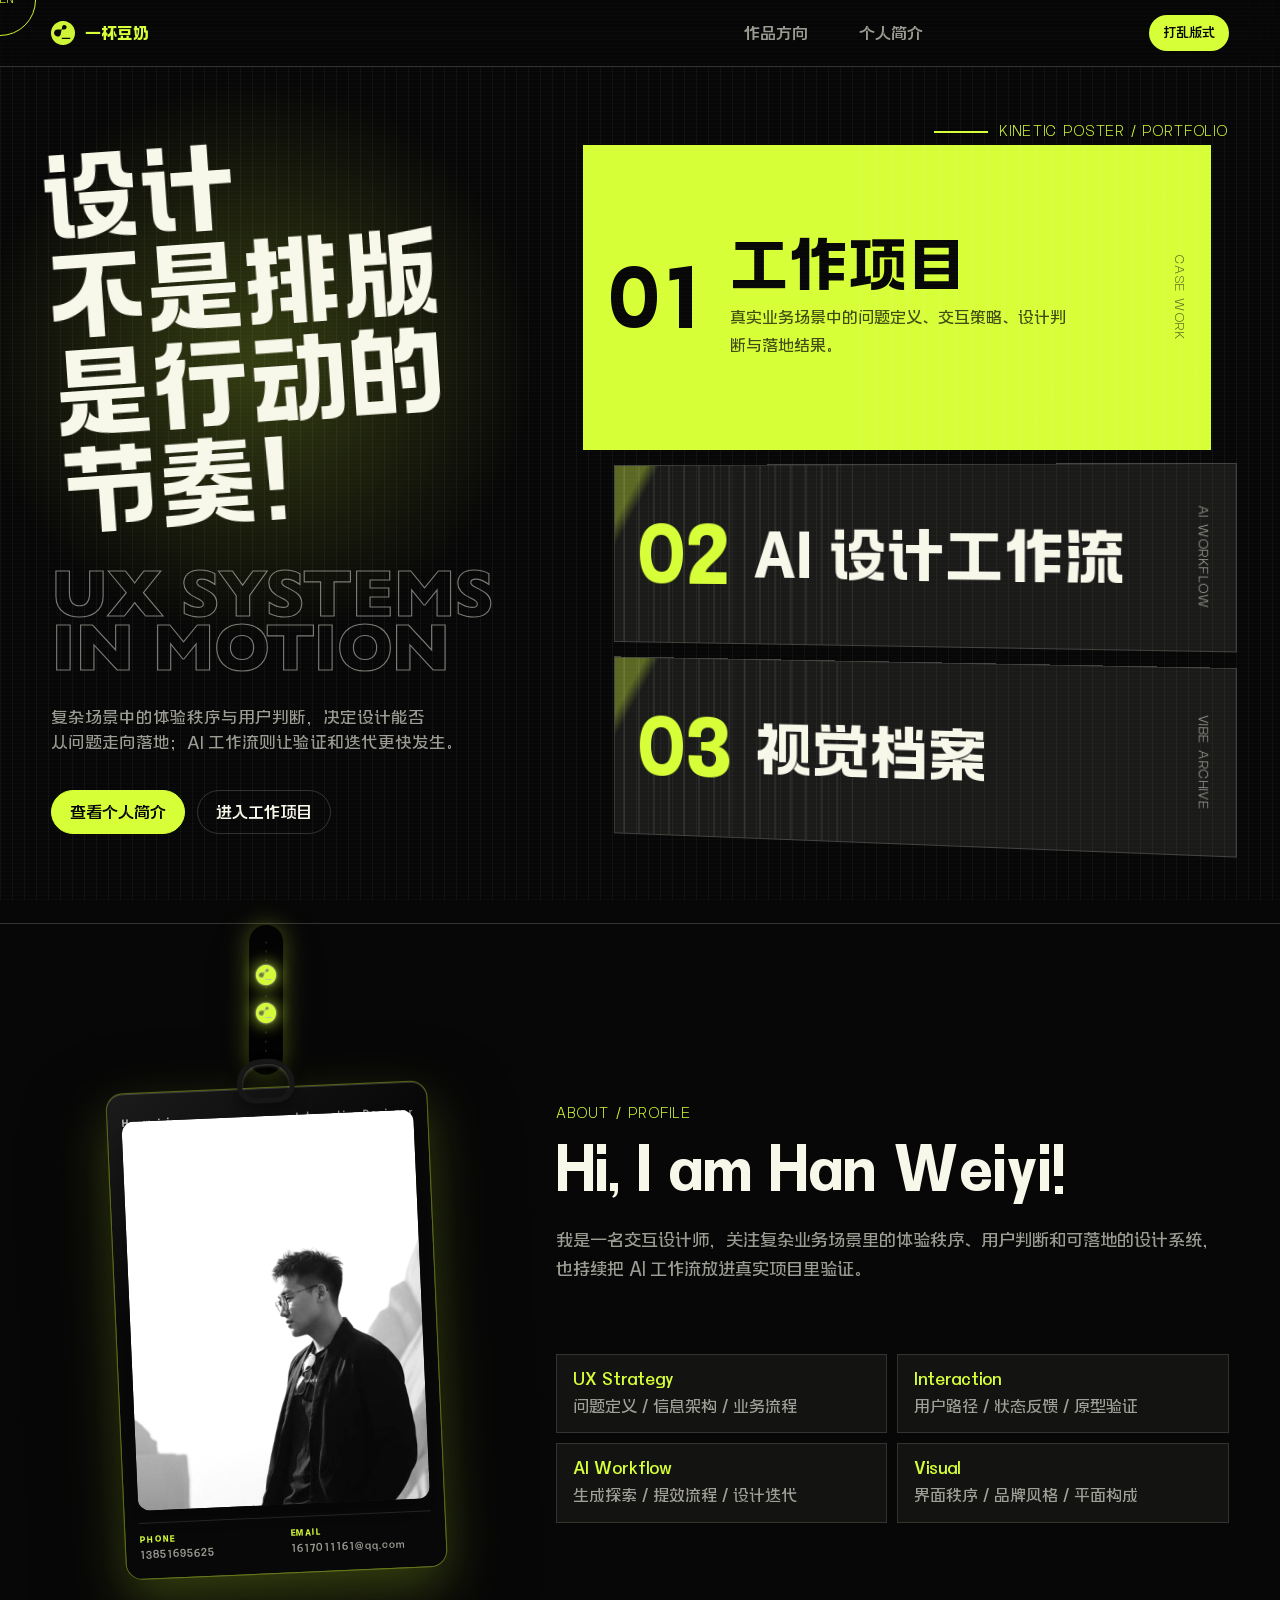
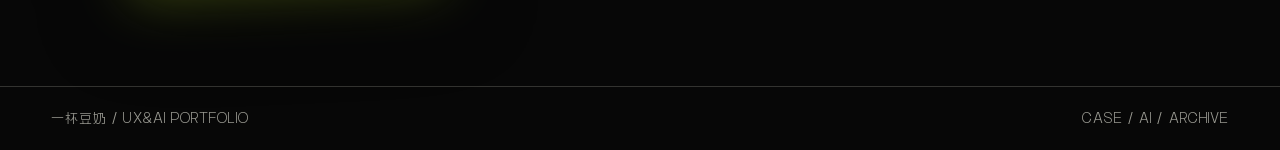
==== index.html @ c1c16f66 "init portfolio" ====
<!doctype html>
<html lang="zh-CN">
<head>
  <meta charset="utf-8" />
  <meta name="viewport" content="width=device-width, initial-scale=1" />
  <title>黑场动势海报 | 一杯豆奶作品集</title>
  <style>
    @font-face {
      font-family: "Erya Xindahei";
      src: url("assets/fonts/erya-xindahei-thin.ttf") format("truetype");
      font-weight: 100;
      font-style: normal;
      font-display: swap;
    }

    @font-face {
      font-family: "Erya Xindahei";
      src: url("assets/fonts/erya-xindahei-light.ttf") format("truetype");
      font-weight: 300;
      font-style: normal;
      font-display: swap;
    }

    @font-face {
      font-family: "Erya Xindahei";
      src: url("assets/fonts/erya-xindahei-medium.ttf") format("truetype");
      font-weight: 500;
      font-style: normal;
      font-display: swap;
    }

    @font-face {
      font-family: "Erya Xindahei";
      src: url("assets/fonts/erya-xindahei-bold.ttf") format("truetype");
      font-weight: 800;
      font-style: normal;
      font-display: swap;
    }

    @font-face {
      font-family: "Gill Sans MT Pro";
      src: url("assets/fonts/gill-sans-mt-pro-heavy.otf") format("opentype");
      font-weight: 800;
      font-style: normal;
      font-display: swap;
    }

    :root {
      --bg: #070707;
      --ink: #f7f7ea;
      --muted: rgba(247,247,234,.62);
      --line: rgba(247,247,234,.18);
      --acid: #d7ff38;
      --hot: #ff3b78;
      --blue: #1e7bff;
      --active: var(--acid);
      --tilt: -4deg;
      --ease: cubic-bezier(.2,.88,.18,1);
      color-scheme: dark;
      font-family: "Erya Xindahei", sans-serif;
    }

    * { box-sizing: border-box; }
    html { background: var(--bg); scroll-behavior: smooth; }
    body {
      margin: 0;
      min-width: 320px;
      color: var(--ink);
      background:
        radial-gradient(circle at var(--mx, 20vw) var(--my, 40vh), color-mix(in srgb, var(--active) 22%, transparent), transparent 24%),
        repeating-linear-gradient(90deg, rgba(255,255,255,.045) 0 1px, transparent 1px 12px),
        var(--bg);
      background-attachment: fixed;
      overflow-x: hidden;
      font-weight: 300;
    }

    body::before {
      content: "";
      position: fixed;
      inset: 0;
      z-index: 80;
      pointer-events: none;
      opacity: .18;
      background:
        repeating-linear-gradient(0deg, rgba(255,255,255,.08) 0 1px, transparent 1px 4px),
        radial-gradient(circle at 50% 50%, transparent 0 58%, rgba(0,0,0,.48));
      mix-blend-mode: screen;
    }

    a, button { color: inherit; font: inherit; }
    a { text-decoration: none; }
    button { border: 0; background: transparent; cursor: pointer; }

    .cursor {
      position: fixed;
      left: 0;
      top: 0;
      z-index: 90;
      pointer-events: none;
      width: 72px;
      height: 72px;
      border-radius: 50%;
      border: 1px solid var(--active);
      color: var(--active);
      display: grid;
      place-items: center;
      padding: 0 8px;
      text-align: center;
      font-size: 10px;
      font-weight: 100;
      line-height: 1.15;
      letter-spacing: .08em;
      text-transform: uppercase;
      mix-blend-mode: difference;
      transform: translate3d(-50%, -50%, 0);
    }

    .topbar {
      position: sticky;
      top: 0;
      z-index: 60;
      display: grid;
      grid-template-columns: minmax(150px, .8fr) minmax(320px, 1fr) auto;
      gap: 24px;
      align-items: center;
      min-height: 64px;
      padding: 12px clamp(18px, 4vw, 72px);
      border-bottom: 1px solid var(--line);
      background: rgba(7,7,7,.74);
      backdrop-filter: blur(18px);
    }

    .brand {
      display: inline-flex;
      align-items: center;
      gap: 10px;
      width: max-content;
      color: var(--active);
      font-weight: 800;
    }

    .brand-logo {
      width: 24px;
      height: 24px;
      flex: 0 0 auto;
      display: block;
      opacity: .96;
    }

    .nav {
      justify-self: center;
      display: flex;
      gap: clamp(18px, 4vw, 64px);
      color: var(--muted);
      white-space: nowrap;
      font-weight: 500;
    }

    .nav a {
      padding: 12px 0;
      transition: color 240ms var(--ease);
    }

    .nav a:hover,
    .nav a:focus-visible { color: var(--ink); outline: 0; }

    .shuffle {
      justify-self: end;
      min-height: 36px;
      padding: 0 14px;
      border-radius: 999px;
      color: #070707;
      background: var(--active);
      font-size: 13px;
      font-weight: 500;
      transition: transform 240ms var(--ease);
    }

    .shuffle:hover,
    .shuffle:focus-visible { transform: translateY(-2px) rotate(-2deg); outline: 0; }
    .shuffle:active { transform: translateY(1px) scale(.98); }

    .hero {
      position: relative;
      min-height: calc(100dvh - 64px);
      padding: 78px clamp(18px, 4vw, 72px);
      display: grid;
      grid-template-columns: minmax(320px, .86fr) minmax(520px, 1.14fr);
      gap: clamp(30px, 6vw, 94px);
      align-items: center;
      overflow: hidden;
    }

    .poster-type { position: relative; z-index: 2; }

    .label {
      position: absolute;
      top: 58px;
      right: clamp(18px, 4vw, 72px);
      z-index: 3;
      display: inline-flex;
      align-items: center;
      gap: 12px;
      color: var(--active);
      font-size: 13px;
      font-weight: 100;
      letter-spacing: .14em;
      text-transform: uppercase;
    }

    .label::before { content: ""; width: 54px; height: 2px; background: currentColor; }

    h1 {
      margin: 0;
      font-size: clamp(50px, calc(8.4vw - 10px), 128px);
      line-height: .9;
      letter-spacing: 0;
      font-weight: 800;
      transform: rotate(var(--tilt));
      transform-origin: left center;
      text-wrap: balance;
    }

    .wave-title {
      display: inline-block;
      cursor: pointer;
      outline: 0;
      isolation: isolate;
    }

    .wave-title .wave-line {
      display: block;
      white-space: nowrap;
    }

    .wave-title .wave-line + .wave-line {
      margin-top: 10px;
    }

    .wave-title .wave-char {
      display: inline-block;
      min-width: .18em;
      transform: translate3d(0, 0, 0) rotate(0deg) scale(1);
      transform-origin: center 78%;
      transition:
        transform 540ms cubic-bezier(.18, 1.25, .32, 1),
        color 260ms var(--ease),
        text-shadow 260ms var(--ease);
      transition-delay: calc(var(--i) * 28ms);
      will-change: transform;
    }

    .wave-title:hover .wave-char,
    .wave-title:focus-visible .wave-char {
      color: var(--active);
      text-shadow: 0 0 22px color-mix(in srgb, var(--active) 42%, transparent);
      transform:
        translate3d(0, calc(-1 * (8px + (var(--wave) * 4px))), 0)
        rotate(calc(var(--wave) * 3deg))
        scale(1.12);
    }

    .poster-type em {
      display: block;
      margin-top: 40px;
      color: transparent;
      -webkit-text-stroke: 1.15px rgba(247,247,234,.48);
      font-family: "Gill Sans MT Pro", "Arial Black", sans-serif;
      font-size: 66px;
      font-style: normal;
      font-weight: 800;
      line-height: .82;
      letter-spacing: -.02em;
      text-transform: uppercase;
    }

    .lead {
      width: min(500px, 100%);
      margin: 20px 0 0;
      color: var(--muted);
      font-size: clamp(16px, calc(1.45vw - 2px), 21px);
      font-weight: 300;
      line-height: 1.5;
      text-align: justify;
      text-align-last: left;
    }

    .poster-board {
      position: relative;
      min-height: 700px;
      display: grid;
      gap: 14px;
      perspective: 1100px;
    }

    .poster-card {
      position: relative;
      min-height: 178px;
      display: grid;
      grid-template-columns: max-content minmax(0, 1fr) auto;
      gap: 24px;
      align-items: center;
      padding: 24px;
      color: var(--ink);
      background: rgba(247,247,234,.08);
      border: 1px solid var(--line);
      overflow: hidden;
      transform: rotateY(-7deg) translateX(var(--shift, 0));
      transition: min-height 460ms var(--ease), transform 460ms var(--ease), background 320ms var(--ease), color 320ms var(--ease), border-color 320ms var(--ease);
    }

    .poster-card::before {
      content: "";
      position: absolute;
      inset: 0;
      background:
        linear-gradient(120deg, transparent 0 42%, color-mix(in srgb, var(--active) 34%, transparent) 44% 56%, transparent 58%),
        repeating-linear-gradient(90deg, rgba(247,247,234,.08) 0 2px, transparent 2px 16px);
      transform: translateX(-60%);
      transition: transform 650ms var(--ease);
    }

    .poster-card .num {
      position: relative;
      color: var(--active);
      font-size: clamp(42px, 6vw, 88px);
      font-weight: 800;
      line-height: .9;
    }

    .poster-card .copy {
      position: relative;
      display: flex;
      min-width: 0;
      align-self: stretch;
      flex-direction: column;
      justify-content: center;
    }

    .poster-card h2 {
      position: relative;
      margin: 0;
      font-size: clamp(30px, 4.6vw, 76px);
      font-weight: 800;
      line-height: .95;
      letter-spacing: 0;
    }

    .poster-card p {
      position: relative;
      max-width: 31ch;
      max-height: 0;
      margin: 0;
      color: var(--muted);
      font-weight: 300;
      line-height: 1.7;
      opacity: 0;
      overflow: hidden;
      transform: translateY(8px);
      transition: max-height 360ms var(--ease), margin-top 300ms var(--ease), opacity 300ms var(--ease), transform 300ms var(--ease);
    }

    .poster-card .side {
      position: relative;
      writing-mode: vertical-rl;
      color: var(--muted);
      font-size: 12px;
      font-weight: 100;
      letter-spacing: .12em;
      text-transform: uppercase;
    }

    .poster-card:hover,
    .poster-card:focus-visible,
    .poster-card.is-active {
      min-height: 300px;
      color: #070707;
      background: var(--active);
      border-color: var(--active);
      transform: rotateY(0deg) translateX(-18px);
      outline: 0;
    }

    .poster-card:hover::before,
    .poster-card:focus-visible::before,
    .poster-card.is-active::before { transform: translateX(44%); }
    .poster-card:hover .num,
    .poster-card:focus-visible .num,
    .poster-card.is-active .num { color: #070707; }
    .poster-card:hover p,
    .poster-card:focus-visible p,
    .poster-card.is-active p {
      max-height: 8.5em;
      margin-top: 12px;
      color: rgba(7,7,7,.72);
      opacity: 1;
      transform: translateY(0);
    }
    .poster-card:hover .side,
    .poster-card:focus-visible .side,
    .poster-card.is-active .side { color: rgba(7,7,7,.58); }

    .actions {
      display: flex;
      flex-wrap: wrap;
      gap: 12px;
      margin-top: 36px;
    }

    .btn {
      display: inline-flex;
      align-items: center;
      min-height: 44px;
      padding: 0 18px;
      border-radius: 999px;
      border: 1px solid var(--line);
      color: var(--ink);
      font-weight: 500;
      transition: transform 240ms var(--ease), border-color 240ms var(--ease);
    }

    .btn.primary { background: var(--active); border-color: var(--active); color: #070707; }
    .btn:hover,
    .btn:focus-visible { transform: translateY(-3px); border-color: var(--active); outline: 0; }

    .section {
      padding: clamp(78px, 10vw, 152px) clamp(18px, 4vw, 72px);
      border-top: 1px solid var(--line);
    }

    .about {
      display: grid;
      grid-template-columns: minmax(300px, .78fr) minmax(420px, 1.22fr);
      gap: clamp(34px, 5.8vw, 88px);
      align-items: center;
    }

    .section.about {
      padding-block: 86px;
    }

    .about-card-stage {
      position: relative;
      min-height: 590px;
      overflow: visible;
      perspective: 1200px;
    }

    .lanyard-svg {
      position: absolute;
      inset: -72px 0 0;
      z-index: 1;
      width: 100%;
      height: calc(100% + 72px);
      overflow: visible;
      pointer-events: none;
    }

    .lanyard-band {
      fill: none;
      stroke: #030303;
      stroke-width: 34;
      stroke-linecap: round;
      filter:
        drop-shadow(0 0 12px color-mix(in srgb, var(--active) 32%, transparent))
        drop-shadow(0 18px 18px rgba(0,0,0,.34));
    }

    .lanyard-thread {
      fill: none;
      stroke: rgba(255,255,255,.15);
      stroke-width: 1.4;
      stroke-linecap: round;
      stroke-dasharray: 1 8;
    }

    .strap-logo {
      position: absolute;
      left: var(--x, 50%);
      top: var(--y, 120px);
      z-index: 4;
      width: 20px;
      height: 20px;
      display: block;
      color: var(--active);
      opacity: .98;
      filter:
        drop-shadow(0 0 1px rgba(255,255,255,.88))
        drop-shadow(0 0 8px var(--active));
      pointer-events: none;
      transform: translate(-50%, -50%) rotate(var(--r, 0deg));
    }

    .strap-logo svg {
      display: block;
      width: 100%;
      height: 100%;
      color: inherit;
    }

    .identity-card {
      position: absolute;
      left: 50%;
      top: 78px;
      z-index: 5;
      width: min(320px, 100%);
      margin: 0;
      padding: 8px 14px 17px;
      border-radius: 16px;
      background:
        linear-gradient(145deg, rgba(255,255,255,.08), transparent 34%),
        #080808;
      color: #070707;
      cursor: grab;
      touch-action: none;
      user-select: none;
      box-shadow:
        0 0 0 1px color-mix(in srgb, var(--active) 34%, transparent),
        0 22px 52px color-mix(in srgb, var(--active) 24%, transparent),
        0 34px 82px rgba(0,0,0,.55),
        0 1px 0 rgba(255,255,255,.18) inset;
      transform: translate(-50%, 0) translate(var(--card-x, 0px), var(--card-y, 0px)) rotate(var(--card-rot, -2.5deg));
      transform-origin: 50% 0;
      transition: transform 520ms cubic-bezier(.16, 1, .3, 1), box-shadow 420ms var(--ease);
    }

    .identity-card:hover {
      box-shadow:
        0 0 0 1px color-mix(in srgb, var(--active) 42%, transparent),
        0 28px 64px color-mix(in srgb, var(--active) 30%, transparent),
        0 40px 92px rgba(0,0,0,.58),
        0 1px 0 rgba(255,255,255,.22) inset;
    }

    .identity-card.is-dragging {
      cursor: grabbing;
      transition: none;
    }

    .card-ring {
      position: absolute;
      top: -29px;
      left: 50%;
      width: 58px;
      height: 44px;
      border: 5px solid #171717;
      border-radius: 27px 27px 20px 20px;
      transform: translateX(-50%);
      box-shadow:
        inset 0 2px 3px rgba(255,255,255,.22),
        0 8px 14px rgba(0,0,0,.38);
    }

    .card-meta {
      position: absolute;
      top: 25px;
      left: 14px;
      right: 14px;
      z-index: 2;
      display: flex;
      align-items: center;
      justify-content: space-between;
      gap: 12px;
      color: rgba(255,255,255,.72);
      font-size: 9px;
      font-weight: 700;
      letter-spacing: .06em;
      line-height: 1;
      pointer-events: none;
    }

    .card-meta span:last-child {
      text-align: right;
      color: rgba(255,255,255,.54);
    }

    .profile-photo {
      display: block;
      width: 100%;
      aspect-ratio: 3 / 4;
      margin-top: 20px;
      object-fit: cover;
      object-position: 54% 50%;
      border-radius: 12px;
      filter: grayscale(1) contrast(1.04);
      box-shadow: inset 0 0 0 1px rgba(255,255,255,.08), 0 14px 24px rgba(0,0,0,.28);
    }

    .about-copy {
      max-width: 680px;
      margin-top: 20px;
    }

    .about-kicker {
      margin-bottom: 20px;
      color: var(--active);
      font-size: 13px;
      font-weight: 100;
      letter-spacing: .16em;
      text-transform: uppercase;
    }

    .about h2 {
      margin: 0;
      font-size: clamp(40px, 4.5vw, 68px);
      font-weight: 800;
      line-height: .96;
      white-space: nowrap;
    }

    .about p {
      max-width: 680px;
      margin: 28px 0 0;
      color: var(--muted);
      font-size: clamp(17px, 1.35vw, 21px);
      font-weight: 300;
      line-height: 1.72;
    }

    .ability {
      max-width: 680px;
      margin-top: 70px;
      display: grid;
      grid-template-columns: repeat(2, minmax(0, 1fr));
      gap: 10px;
    }

    .ability div {
      min-height: 76px;
      padding: 14px 16px;
      border: 1px solid rgba(247,247,234,.14);
      background: rgba(247,247,234,.05);
    }

    .ability b { display: block; color: var(--active); margin-bottom: 8px; font-weight: 500; }
    .ability span { color: var(--muted); line-height: 1.45; }

    .card-contact {
      margin-top: 12px;
      display: grid;
      grid-template-columns: repeat(2, minmax(0, 1fr));
      gap: 10px;
      border-top: 1px solid rgba(247,247,234,.14);
      padding-top: 12px;
    }

    .card-contact a {
      min-width: 0;
      color: rgba(247,247,234,.72);
      text-decoration: none;
    }

    .card-contact small {
      display: block;
      margin-bottom: 5px;
      color: var(--active);
      font-size: 8px;
      font-weight: 800;
      letter-spacing: .12em;
      text-transform: uppercase;
    }

    .card-contact span {
      display: block;
      overflow-wrap: anywhere;
      color: rgba(247,247,234,.62);
      font-size: 10px;
      font-weight: 500;
      line-height: 1.15;
    }

    .footer {
      display: flex;
      align-items: center;
      justify-content: space-between;
      gap: 18px;
      min-height: 64px;
      padding: 0 clamp(18px, 4vw, 72px);
      color: var(--muted);
      border-top: 1px solid var(--line);
      font-size: 13px;
      font-weight: 100;
      letter-spacing: .08em;
      text-transform: uppercase;
    }

    .reveal {
      opacity: 0;
      transform: translateY(46px);
      filter: blur(12px);
      transition: opacity 820ms var(--ease), transform 820ms var(--ease), filter 820ms var(--ease);
    }

    .reveal.is-visible { opacity: 1; transform: translateY(0); filter: blur(0); }

    @media (max-width: 1050px) {
      body { cursor: auto; }
      .cursor { display: none; }
      .topbar { grid-template-columns: 1fr auto; }
      .nav { grid-column: 1 / -1; justify-self: start; overflow-x: auto; width: 100%; }
      .hero { grid-template-columns: 1fr; }
      .about { grid-template-columns: 1fr; }
    }

    @media (max-width: 700px) {
      .topbar { padding: 12px 16px; }
      .shuffle { font-size: 13px; }
      .hero { padding: 52px 16px 60px; }
      .label { top: 52px; right: 16px; font-size: 11px; }
      h1 { font-size: clamp(38px, calc(16vw - 10px), 66px); transform: rotate(-2deg); }
      .wave-title .wave-line { white-space: normal; }
      .poster-board { min-height: auto; }
      .poster-card, .poster-card:hover, .poster-card:focus-visible, .poster-card.is-active {
        grid-template-columns: max-content minmax(0, 1fr);
        gap: 24px;
        min-height: 230px;
        transform: none;
      }
      .poster-card .side { display: none; }
      .poster-card p { opacity: 1; transform: none; }
      .section { padding: 76px 16px; }
      .about-card-stage { min-height: 520px; }
      .lanyard-svg { inset: -56px 0 0; height: calc(100% + 56px); }
      .lanyard-band { stroke-width: 28; }
      .strap-logo { width: 17px; height: 17px; }
      .identity-card { top: 68px; width: min(282px, 100%); padding: 8px 12px 16px; }
      .profile-photo { margin-top: 34px; }
      .about h2 { font-size: clamp(42px, 12vw, 62px); white-space: normal; }
      .about p { font-size: 17px; }
      .ability { grid-template-columns: 1fr; }
      .footer { flex-direction: column; min-height: 64px; padding: 0 16px; }
    }

    @media (prefers-reduced-motion: reduce) {
      *, *::before, *::after {
        animation-duration: 1ms !important;
        animation-iteration-count: 1 !important;
        scroll-behavior: auto !important;
        transition-duration: 1ms !important;
      }

      .wave-title:hover .wave-char,
      .wave-title:focus-visible .wave-char {
        color: inherit;
        text-shadow: none;
        transform: none;
      }
    }
  </style>
</head>
<body id="top">
  <div class="cursor" id="cursor">OPEN</div>
  <header class="topbar">
    <a class="brand" href="#top" aria-label="返回页面顶部">
      <svg class="brand-logo" viewBox="0 0 20 20" aria-hidden="true" focusable="false">
        <path d="M10,0Q9.7545137,0,9.5093231,0.012045437Q9.2641325,0.024090873,9.0198288,0.04815273Q8.7755241,0.072214581,8.5326948,0.10823488Q8.2898655,0.14425519,8.0490961,0.19214717Q7.8083267,0.24003914,7.5701971,0.29968742Q7.3320684,0.35933572,7.0971532,0.43059659Q6.862237,0.50185746,6.6311011,0.58455926Q6.3999648,0.667261,6.1731653,0.76120454Q5.9463654,0.85514808,5.7244492,0.96010691Q5.502532,1.0650659,5.2860327,1.1807872Q5.0695333,1.2965086,4.8589725,1.4227138Q4.6484118,1.5489187,4.4442973,1.6853036Q4.2401829,1.8216884,4.0430064,1.9679244Q3.8458304,2.1141605,3.6560669,2.2698953Q3.4663033,2.4256301,3.28441,2.5904884Q3.1025169,2.755347,2.928932,2.928932Q2.755347,3.1025169,2.5904884,3.28441Q2.4256301,3.4663036,2.2698953,3.6560671Q2.1141605,3.8458304,1.9679244,4.0430069Q1.8216884,4.2401829,1.6853036,4.4442973Q1.5489187,4.6484118,1.4227135,4.8589725Q1.2965086,5.0695333,1.1807872,5.2860327Q1.0650659,5.502532,0.96010691,5.7244482Q0.85514808,5.9463654,0.76120454,6.1731648Q0.667261,6.3999643,0.5845592,6.6311007Q0.50185746,6.862237,0.43059659,7.0971532Q0.35933572,7.3320689,0.29968745,7.5701981Q0.24003914,7.8083277,0.19214717,8.0490971Q0.14425519,8.2898655,0.10823488,8.5326948Q0.072214581,8.7755241,0.04815273,9.0198288Q0.024090873,9.2641325,0.012045437,9.5093231Q0,9.7545137,0,10Q0,10.245486,0.012045437,10.490677Q0.024090873,10.735868,0.04815273,10.980172Q0.072214581,11.224476,0.10823488,11.467304Q0.14425519,11.710133,0.19214717,11.950903Q0.24003914,12.191671,0.29968742,12.429801Q0.35933572,12.667931,0.43059659,12.902846Q0.50185746,13.137762,0.58455926,13.368898Q0.667261,13.600033,0.76120454,13.826833Q0.85514808,14.053633,0.96010691,14.275549Q1.0650659,14.497466,1.1807872,14.713966Q1.2965086,14.930466,1.4227138,15.141026Q1.5489187,15.351585,1.6853036,15.5557Q1.8216884,15.759815,1.9679244,15.956991Q2.1141605,16.154167,2.2698953,16.343931Q2.4256301,16.533695,2.5904884,16.715588Q2.755347,16.897482,2.928932,17.071068Q3.1025169,17.244652,3.28441,17.409512Q3.4663036,17.574371,3.6560671,17.730106Q3.8458304,17.885841,4.0430069,18.032076Q4.2401829,18.17831,4.4442973,18.314695Q4.6484118,18.45108,4.8589725,18.577286Q5.0695333,18.703491,5.2860327,18.819212Q5.502532,18.934933,5.7244482,19.039892Q5.9463654,19.144852,6.1731648,19.238794Q6.3999643,19.332737,6.6311007,19.41544Q6.862237,19.498142,7.0971532,19.569403Q7.3320689,19.640663,7.5701981,19.700314Q7.8083277,19.75996,8.0490971,19.807854Q8.2898655,19.855745,8.5326948,19.891766Q8.7755241,19.927788,9.0198288,19.951849Q9.2641325,19.97591,9.5093231,19.987955Q9.7545137,20,10,20Q10.245486,20,10.490677,19.987955Q10.735868,19.97591,10.980172,19.951849Q11.224476,19.927786,11.467304,19.891764Q11.710133,19.855743,11.950903,19.807852Q12.191671,19.75996,12.429801,19.70031Q12.667931,19.640663,12.902846,19.569403Q13.137762,19.498142,13.368898,19.41544Q13.600033,19.332737,13.826833,19.238794Q14.053633,19.144852,14.275549,19.039892Q14.497466,18.934933,14.713966,18.819212Q14.930466,18.703491,15.141026,18.577284Q15.351585,18.451078,15.5557,18.314693Q15.759815,18.178308,15.956991,18.032074Q16.154167,17.885838,16.343931,17.730104Q16.533695,17.574369,16.715588,17.40951Q16.897482,17.244652,17.071068,17.071068Q17.244652,16.897482,17.409512,16.71559Q17.574371,16.533695,17.730106,16.343933Q17.885841,16.154169,18.032076,15.956992Q18.17831,15.759815,18.314695,15.5557Q18.45108,15.351585,18.577286,15.141026Q18.703491,14.930466,18.819212,14.713966Q18.934933,14.497466,19.039892,14.27555Q19.144852,14.053633,19.238794,13.826834Q19.332737,13.600034,19.41544,13.368897Q19.498142,13.137762,19.569403,12.902846Q19.640663,12.667931,19.700314,12.429801Q19.75996,12.191671,19.807854,11.950903Q19.855745,11.710133,19.891766,11.467304Q19.927788,11.224476,19.951849,10.980172Q19.97591,10.735868,19.987957,10.490677Q20,10.245486,20,10Q20,9.7545137,19.987957,9.5093231Q19.97591,9.2641325,19.951849,9.0198288Q19.927786,8.7755241,19.891764,8.5326948Q19.855743,8.2898655,19.807852,8.0490961Q19.75996,7.8083267,19.70031,7.5701971Q19.640663,7.3320684,19.569403,7.0971532Q19.498142,6.862237,19.41544,6.6311011Q19.332737,6.3999648,19.238794,6.1731653Q19.144852,5.9463654,19.039892,5.7244492Q18.934933,5.502532,18.819212,5.2860327Q18.703491,5.0695333,18.577284,4.8589725Q18.451078,4.6484118,18.314693,4.4442973Q18.178308,4.2401829,18.032074,4.0430064Q17.885838,3.8458304,17.730104,3.6560669Q17.574369,3.4663033,17.40951,3.28441Q17.244652,3.1025169,17.071068,2.928932Q16.897482,2.755347,16.71559,2.5904884Q16.533695,2.4256301,16.343933,2.2698953Q16.154169,2.1141605,15.956992,1.9679244Q15.759815,1.8216884,15.5557,1.6853036Q15.351585,1.5489187,15.141026,1.4227135Q14.930466,1.2965086,14.713966,1.1807872Q14.497466,1.0650659,14.27555,0.96010691Q14.053633,0.85514808,13.826834,0.76120454Q13.600034,0.667261,13.368897,0.5845592Q13.137762,0.50185746,12.902846,0.43059659Q12.667931,0.35933572,12.429801,0.29968745Q12.191671,0.24003914,11.950903,0.19214717Q11.710133,0.14425519,11.467304,0.10823488Q11.224476,0.072214581,10.980172,0.04815273Q10.735868,0.024090873,10.490677,0.012045437Q10.245486,0,10,0ZM11.126442,7.1320763L8.8490562,7.1320763L9.2880116,4.8973961C9.7249355,2.6730556,13,2.9916706,13,5.2585163C13,6.2932568,12.16118,7.1320763,11.126442,7.1320763ZM8.8490562,7.1320763L5.4016542,7.1320763C2.3366747,7.1320763,1.4505119,11.319521,4.2527304,12.561161L4.6667156,12.744595C6.118228,13.387747,7.7913027,12.516998,8.0973091,10.95915L8.8490562,7.1320763ZM16,14L9,14L9,15L16,15L16,14Z" fill="currentColor" fill-rule="evenodd"/>
      </svg>
      <span>一杯豆奶</span>
    </a>
    <nav class="nav" aria-label="主导航">
      <a href="#work">作品方向</a>
      <a href="#about">个人简介</a>
    </nav>
    <button class="shuffle" type="button" id="shuffle">打乱版式</button>
  </header>

  <main>
    <section class="hero" id="work" aria-label="黑场动势作品入口">
      <div class="label">Kinetic Poster / Portfolio</div>
      <div class="poster-type reveal">
        <h1 class="wave-title" tabindex="0" aria-label="设计 不是排版 是行动的 节奏！">设计<br>不是排版<br>是行动的<br>节奏！</h1>
        <em>UX SYSTEMS IN MOTION</em>
        <p class="lead">复杂场景中的体验秩序与用户判断，决定设计能否<br>从问题走向落地；AI 工作流则让验证和迭代更快发生。</p>
        <div class="actions">
          <a class="btn primary" href="#about">查看个人简介</a>
      <a class="btn" href="business-workflow/index.html">进入工作项目</a>
        </div>
      </div>

      <div class="poster-board reveal">
        <a class="poster-card is-active" href="business-workflow/index.html" data-color="#d7ff38" data-tilt="-4deg">
          <span class="num">01</span>
          <span class="copy"><h2>工作项目</h2><p>真实业务场景中的问题定义、交互策略、设计判断与落地结果。</p></span>
          <span class="side">Case Work</span>
        </a>
        <a class="poster-card" href="ai-workflow/index.html" data-color="#1e7bff" data-tilt="3deg">
          <span class="num">02</span>
          <span class="copy"><h2>AI 设计工作流</h2><p>从调研、生成、原型到交付，用 AI 重组设计过程的效率与质量。</p></span>
          <span class="side">AI Workflow</span>
        </a>
        <a class="poster-card" href="travel-journal/index.html" data-color="#ff3b78" data-tilt="-7deg">
          <span class="num">03</span>
          <span class="copy"><h2>视觉档案</h2><p>影像、日常与视觉样本，整理那些影响审美和判断的经验。</p></span>
          <span class="side">Vibe Archive</span>
        </a>
      </div>
    </section>

    <section class="section about" id="about">
      <div class="about-card-stage reveal" aria-label="Han Weiyi profile card">
        <svg class="lanyard-svg" aria-hidden="true">
          <path class="lanyard-band" id="lanyardBand"></path>
          <path class="lanyard-thread" id="lanyardThread"></path>
        </svg>
        <span class="strap-logo one" aria-hidden="true"></span>
        <span class="strap-logo two" aria-hidden="true"></span>
        <figure class="identity-card">
          <span class="card-ring" aria-hidden="true"></span>
          <figcaption class="card-meta"><span>Hanweiyi</span><span>Interaction Designer</span></figcaption>
          <img class="profile-photo" src="assets/profile-card.jpg" alt="Han Weiyi profile portrait" draggable="false">
          <div class="card-contact" id="contact" aria-label="联系方式">
            <a href="tel:13851695625"><small>Phone</small><span>13851695625</span></a>
            <a href="mailto:1617011161@qq.com"><small>Email</small><span>1617011161@qq.com</span></a>
          </div>
        </figure>
      </div>
      <div class="about-copy reveal">
        <div class="about-kicker">About / Profile</div>
        <h2>Hi, I am Han Weiyi!</h2>
        <p>我是一名交互设计师，关注复杂业务场景里的体验秩序、用户判断和可落地的设计系统，也持续把 AI 工作流放进真实项目里验证。</p>
        <div class="ability">
          <div><b>UX Strategy</b><span>问题定义 / 信息架构 / 业务流程</span></div>
          <div><b>Interaction</b><span>用户路径 / 状态反馈 / 原型验证</span></div>
          <div><b>AI Workflow</b><span>生成探索 / 提效流程 / 设计迭代</span></div>
          <div><b>Visual</b><span>界面秩序 / 品牌风格 / 平面构成</span></div>
        </div>
      </div>
    </section>
  </main>

  <footer class="footer">
    <span>一杯豆奶 / UX&AI Portfolio</span>
    <span>Case / AI / Archive</span>
  </footer>

  <script>
    const root = document.documentElement;
    const cursor = document.querySelector("#cursor");
    const cards = [...document.querySelectorAll(".poster-card")];
    const shuffle = document.querySelector("#shuffle");
    const palette = ["#d7ff38", "#1e7bff", "#ff3b78", "#ff7a21", "#9f6bff"];
    let index = 0;

    document.querySelectorAll(".wave-title").forEach((title) => {
      const lines = title.innerHTML.split(/<br\s*\/?>/i);
      let charIndex = 0;
      title.innerHTML = lines.map((line) => {
        const chars = [...line].map((char) => {
          const wave = Math.sin(charIndex * .75).toFixed(3);
          const delayIndex = charIndex;
          charIndex += 1;
          const glyph = char === " " ? "&nbsp;" : char;
          return `<span class="wave-char" style="--i:${delayIndex};--wave:${wave}">${glyph}</span>`;
        }).join("");
        return `<span class="wave-line">${chars}</span>`;
      }).join("");
    });

    window.addEventListener("pointermove", (event) => {
      root.style.setProperty("--mx", `${event.clientX}px`);
      root.style.setProperty("--my", `${event.clientY}px`);
      cursor.style.transform = `translate3d(${event.clientX}px, ${event.clientY}px, 0) translate(-50%, -50%)`;
    }, { passive: true });

    cards.forEach((card) => {
      const activate = () => {
        cards.forEach((item) => item.classList.remove("is-active"));
        card.classList.add("is-active");
        root.style.setProperty("--active", card.dataset.color);
        root.style.setProperty("--tilt", card.dataset.tilt);
        cursor.textContent = card.querySelector(".side")?.textContent || "OPEN";
      };
      card.addEventListener("pointerenter", activate);
      card.addEventListener("focus", activate);
    });

    shuffle.addEventListener("click", () => {
      index = (index + 1) % palette.length;
      root.style.setProperty("--active", palette[index]);
      root.style.setProperty("--tilt", `${[-7, -2, 4, -5, 2][index]}deg`);
      cards.forEach((card, i) => card.style.setProperty("--shift", `${((index + i) % 3 - 1) * 18}px`));
    });

    const initElasticLanyard = () => {
      const stage = document.querySelector(".about-card-stage");
      const card = document.querySelector(".identity-card");
      const ring = document.querySelector(".card-ring");
      const svg = document.querySelector(".lanyard-svg");
      const band = document.querySelector("#lanyardBand");
      const thread = document.querySelector("#lanyardThread");
      const logoOne = document.querySelector(".strap-logo.one");
      const logoTwo = document.querySelector(".strap-logo.two");
      if (!stage || !card || !ring || !svg || !band || !thread || !logoOne || !logoTwo) return;
      const logoMarkup = document.querySelector(".brand-logo")?.innerHTML || "";
      [logoOne, logoTwo].forEach((logo) => {
        if (logoMarkup && !logo.querySelector("svg")) {
          logo.innerHTML = `<svg viewBox="0 0 20 20" aria-hidden="true" focusable="false">${logoMarkup}</svg>`;
        }
      });

      const state = { x: 0, y: 0, startX: 0, startY: 0, pointerX: 0, pointerY: 0, dragging: false };
      const clamp = (value, min, max) => Math.min(max, Math.max(min, value));
      const pointOnCurve = (p0, p1, p2, p3, t) => {
        const mt = 1 - t;
        return {
          x: mt ** 3 * p0.x + 3 * mt ** 2 * t * p1.x + 3 * mt * t ** 2 * p2.x + t ** 3 * p3.x,
          y: mt ** 3 * p0.y + 3 * mt ** 2 * t * p1.y + 3 * mt * t ** 2 * p2.y + t ** 3 * p3.y
        };
      };
      const setLogo = (logo, p, angle, offsetX, offsetY) => {
        logo.style.setProperty("--x", `${p.x + offsetX}px`);
        logo.style.setProperty("--y", `${p.y + offsetY}px`);
        logo.style.setProperty("--r", `${angle}deg`);
      };
      const updateRope = () => {
        const svgRect = svg.getBoundingClientRect();
        const stageRect = stage.getBoundingClientRect();
        const ringRect = ring.getBoundingClientRect();
        const offsetX = svgRect.left - stageRect.left;
        const offsetY = svgRect.top - stageRect.top;
        const width = Math.max(stageRect.width, 1);
        const height = Math.max(svgRect.height, 1);
        svg.setAttribute("viewBox", `0 0 ${width} ${height}`);

        const anchor = { x: width / 2, y: 4 };
        const end = {
          x: ringRect.left + ringRect.width / 2 - svgRect.left,
          y: ringRect.top - svgRect.top
        };
        const pull = clamp(Math.hypot(end.x - anchor.x, end.y - anchor.y) / 360, .34, 1.12);
        const dragBend = state.dragging ? clamp(state.x * .42, -64, 64) : 0;
        const c1 = { x: anchor.x + dragBend * .2, y: anchor.y + 104 * pull };
        const c2 = { x: end.x + dragBend, y: end.y - 82 * pull };
        const path = `M ${anchor.x} ${anchor.y} C ${c1.x} ${c1.y}, ${c2.x} ${c2.y}, ${end.x} ${end.y}`;
        band.setAttribute("d", path);
        thread.setAttribute("d", path);

        const pA = pointOnCurve(anchor, c1, c2, end, .28);
        const pB = pointOnCurve(anchor, c1, c2, end, .58);
        const angle = Math.atan2(end.y - anchor.y, end.x - anchor.x) * 180 / Math.PI - 90;
        setLogo(logoOne, pA, angle, offsetX, offsetY);
        setLogo(logoTwo, pB, angle, offsetX, offsetY);
      };
      const render = () => {
        card.style.setProperty("--card-x", `${state.x}px`);
        card.style.setProperty("--card-y", `${state.y}px`);
        card.style.setProperty("--card-rot", `${clamp(state.x / 34 - 2.5, -8, 5)}deg`);
        updateRope();
      };
      const settleRope = (start) => {
        updateRope();
        if (performance.now() - start < 620) requestAnimationFrame(() => settleRope(start));
      };

      card.addEventListener("pointerdown", (event) => {
        state.dragging = true;
        state.pointerX = event.clientX;
        state.pointerY = event.clientY;
        state.startX = state.x;
        state.startY = state.y;
        card.classList.add("is-dragging");
        card.setPointerCapture(event.pointerId);
      });
      card.addEventListener("pointermove", (event) => {
        if (!state.dragging) return;
        const stageRect = stage.getBoundingClientRect();
        state.x = clamp(state.startX + event.clientX - state.pointerX, -stageRect.width * .26, stageRect.width * .26);
        state.y = clamp(state.startY + event.clientY - state.pointerY, -70, 96);
        requestAnimationFrame(render);
      });
      card.addEventListener("pointerup", (event) => {
        state.dragging = false;
        state.x = 0;
        state.y = 0;
        card.classList.remove("is-dragging");
        card.releasePointerCapture(event.pointerId);
        render();
        settleRope(performance.now());
      });
      card.addEventListener("pointercancel", () => {
        state.dragging = false;
        state.x = 0;
        state.y = 0;
        card.classList.remove("is-dragging");
        render();
        settleRope(performance.now());
      });
      window.addEventListener("resize", updateRope);
      updateRope();
      requestAnimationFrame(updateRope);
    };
    initElasticLanyard();

    const observer = new IntersectionObserver((entries) => {
      entries.forEach((entry) => {
        if (entry.isIntersecting) {
          entry.target.classList.add("is-visible");
          observer.unobserve(entry.target);
        }
      });
    }, { threshold: .14 });
    document.querySelectorAll(".reveal").forEach((item, i) => {
      item.style.transitionDelay = `${Math.min(i * 90, 420)}ms`;
      observer.observe(item);
    });
  </script>
</body>
</html>
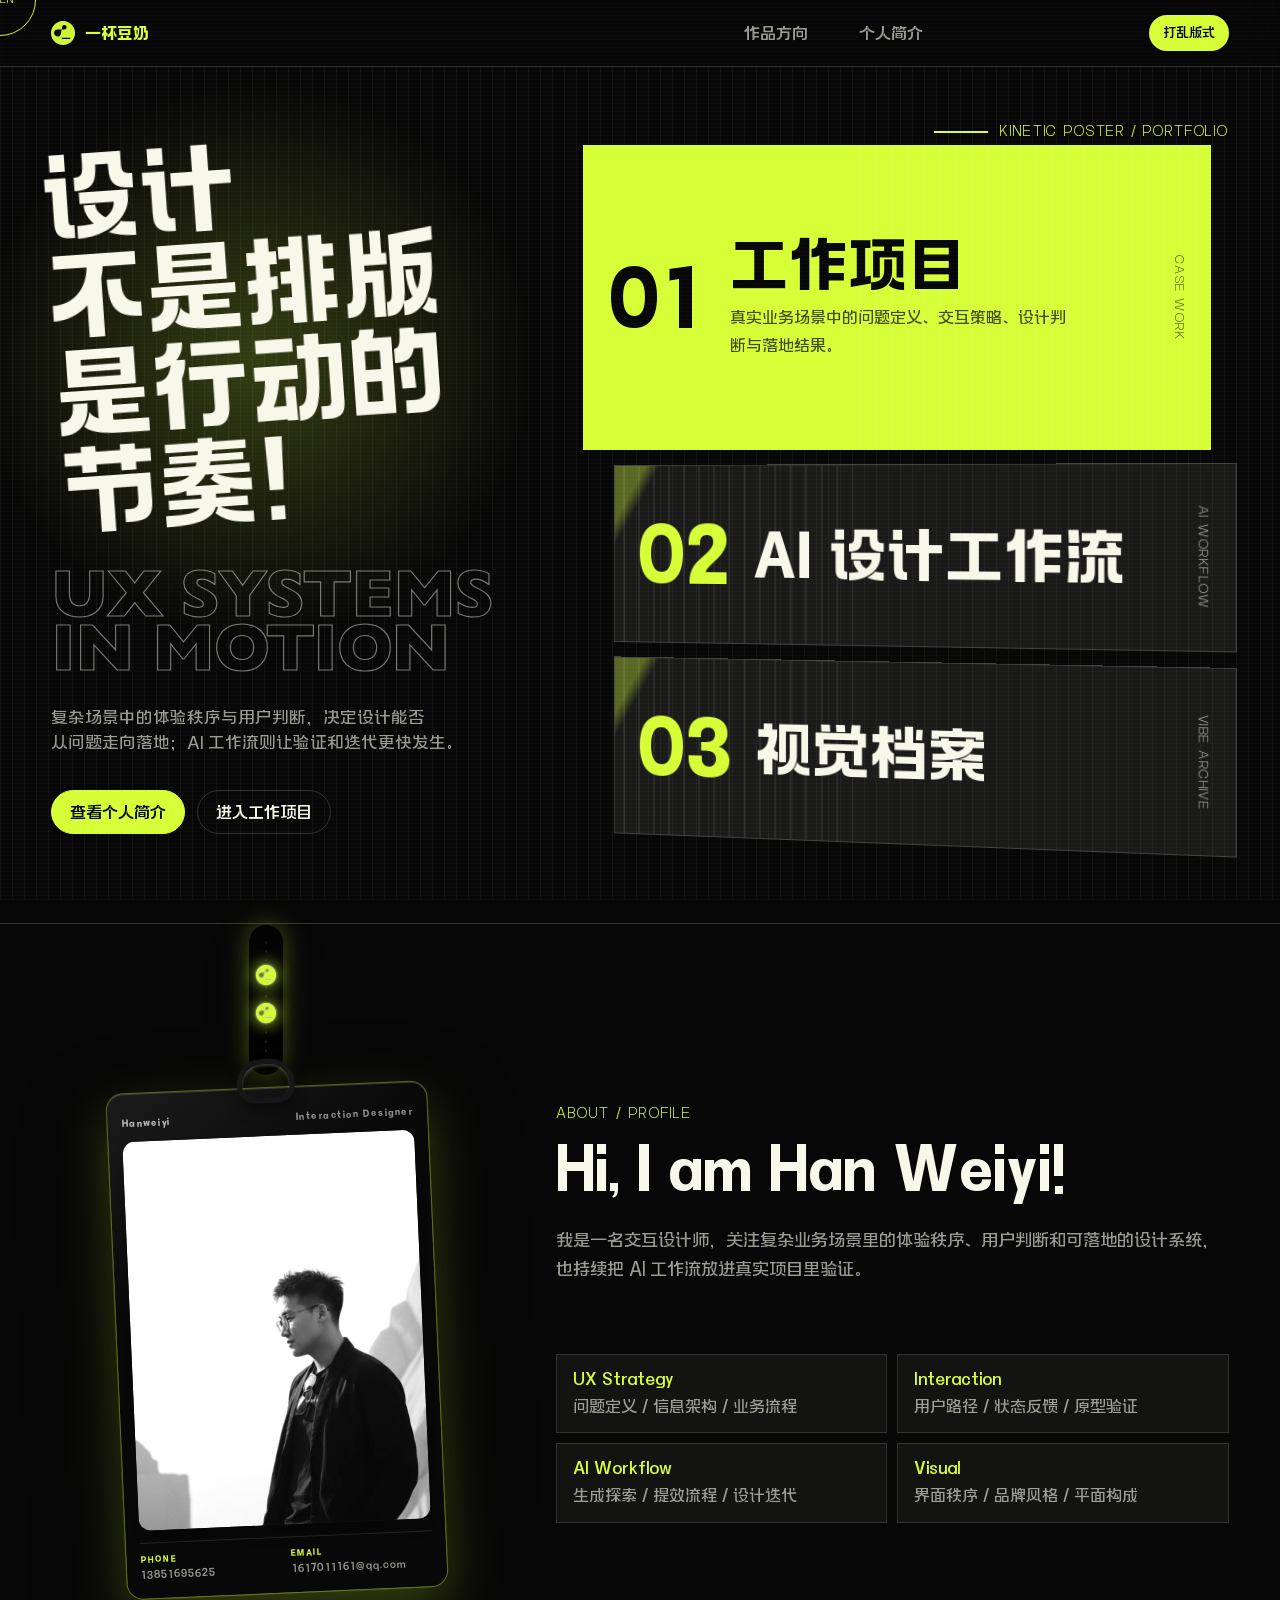
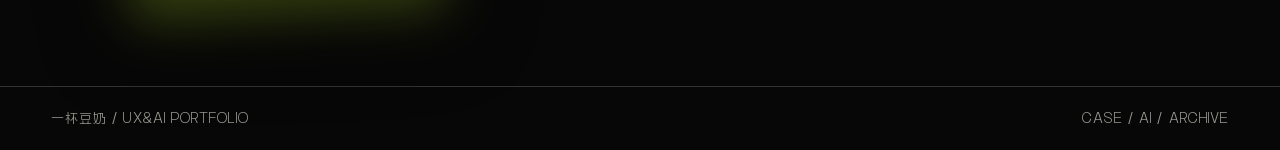
==== commit f8294beb: "update page titles and homepage layout" ====
--- a/index.html
+++ b/index.html
@@ -3,7 +3,7 @@
 <head>
   <meta charset="utf-8" />
   <meta name="viewport" content="width=device-width, initial-scale=1" />
-  <title>黑场动势海报 | 一杯豆奶作品集</title>
+  <title>Weiyi UX&AI Portfolio | Home</title>
   <style>
     @font-face {
       font-family: "Erya Xindahei";
@@ -579,7 +579,7 @@
       display: block;
       width: 100%;
       aspect-ratio: 3 / 4;
-      margin-top: 20px;
+      margin-top: 40px;
       object-fit: cover;
       object-position: 54% 50%;
       border-radius: 12px;
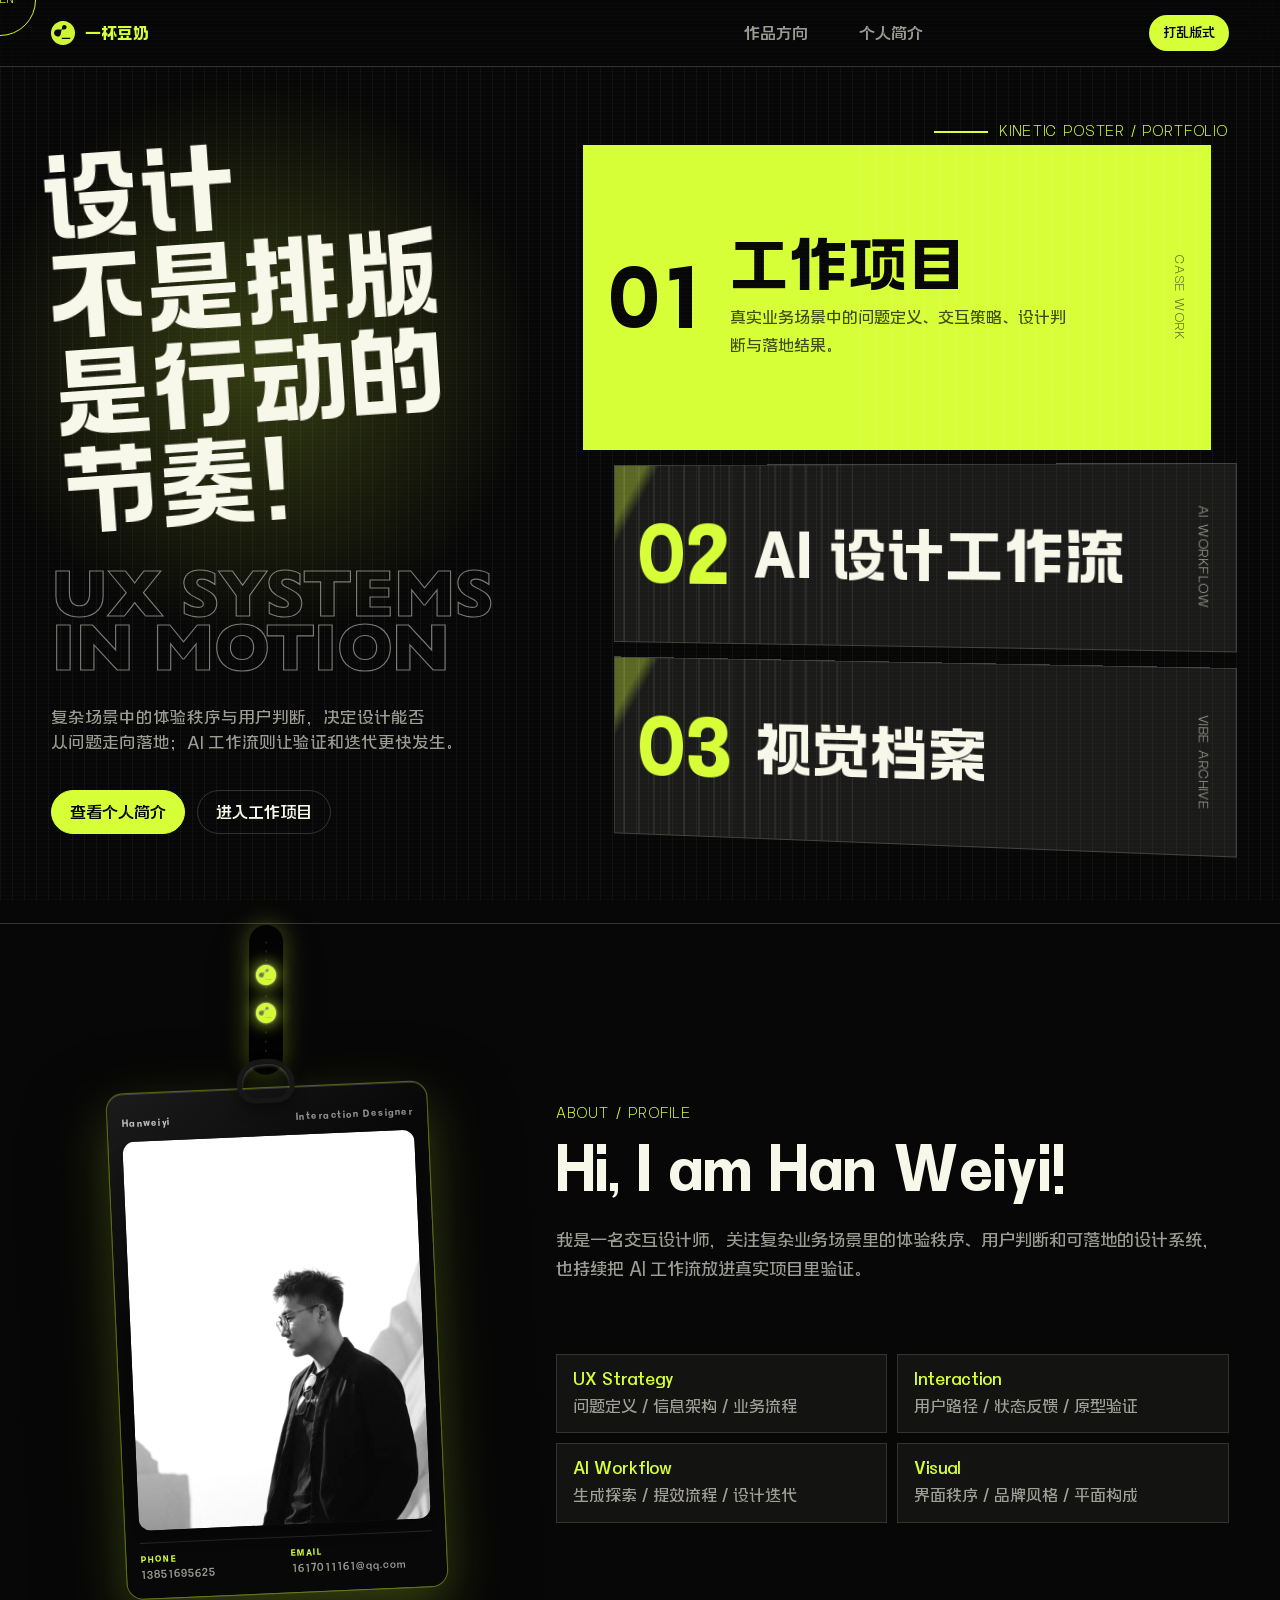
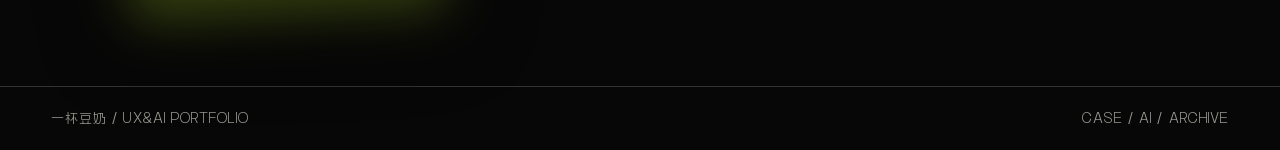
==== commit 0780c337: "add loading transitions" ====
--- a/index.html
+++ b/index.html
@@ -732,6 +732,57 @@
       .footer { flex-direction: column; min-height: 64px; padding: 0 16px; }
     }
 
+    .page-transition {
+      position: fixed;
+      inset: 0;
+      z-index: 9999;
+      display: grid;
+      place-items: center;
+      background: rgba(7, 7, 7, .72);
+      backdrop-filter: blur(6px);
+      -webkit-backdrop-filter: blur(6px);
+      opacity: 0;
+      pointer-events: none;
+      transition: opacity 260ms ease;
+    }
+
+    .page-transition.is-active {
+      opacity: 1;
+      pointer-events: auto;
+    }
+
+    .page-transition__inner {
+      display: grid;
+      gap: 14px;
+      justify-items: center;
+      color: rgba(247, 247, 234, .72);
+      font-size: 11px;
+      font-weight: 800;
+      letter-spacing: .18em;
+      text-transform: uppercase;
+    }
+
+    .page-transition__line {
+      width: 128px;
+      height: 1px;
+      overflow: hidden;
+      background: rgba(247, 247, 234, .18);
+    }
+
+    .page-transition__line::before {
+      content: "";
+      display: block;
+      width: 46%;
+      height: 100%;
+      background: var(--active);
+      animation: transition-line 760ms ease-in-out infinite;
+    }
+
+    @keyframes transition-line {
+      0% { transform: translateX(-110%); }
+      100% { transform: translateX(260%); }
+    }
+
     @media (prefers-reduced-motion: reduce) {
       *, *::before, *::after {
         animation-duration: 1ms !important;
@@ -749,7 +800,13 @@
     }
   </style>
 </head>
-<body id="top">
+<body id="top" data-transition-tone="dark">
+  <div class="page-transition" aria-hidden="true">
+    <div class="page-transition__inner">
+      <span>Opening...</span>
+      <span class="page-transition__line"></span>
+    </div>
+  </div>
   <div class="cursor" id="cursor">OPEN</div>
   <header class="topbar">
     <a class="brand" href="#top" aria-label="返回页面顶部">
@@ -774,22 +831,22 @@
         <p class="lead">复杂场景中的体验秩序与用户判断，决定设计能否<br>从问题走向落地；AI 工作流则让验证和迭代更快发生。</p>
         <div class="actions">
           <a class="btn primary" href="#about">查看个人简介</a>
-      <a class="btn" href="business-workflow/index.html">进入工作项目</a>
+      <a class="btn" href="business-workflow/index.html" data-transition>进入工作项目</a>
         </div>
       </div>
 
       <div class="poster-board reveal">
-        <a class="poster-card is-active" href="business-workflow/index.html" data-color="#d7ff38" data-tilt="-4deg">
+        <a class="poster-card is-active" href="business-workflow/index.html" data-color="#d7ff38" data-tilt="-4deg" data-transition>
           <span class="num">01</span>
           <span class="copy"><h2>工作项目</h2><p>真实业务场景中的问题定义、交互策略、设计判断与落地结果。</p></span>
           <span class="side">Case Work</span>
         </a>
-        <a class="poster-card" href="ai-workflow/index.html" data-color="#1e7bff" data-tilt="3deg">
+        <a class="poster-card" href="ai-workflow/index.html" data-color="#1e7bff" data-tilt="3deg" data-transition>
           <span class="num">02</span>
           <span class="copy"><h2>AI 设计工作流</h2><p>从调研、生成、原型到交付，用 AI 重组设计过程的效率与质量。</p></span>
           <span class="side">AI Workflow</span>
         </a>
-        <a class="poster-card" href="travel-journal/index.html" data-color="#ff3b78" data-tilt="-7deg">
+        <a class="poster-card" href="travel-journal/index.html" data-color="#ff3b78" data-tilt="-7deg" data-transition>
           <span class="num">03</span>
           <span class="copy"><h2>视觉档案</h2><p>影像、日常与视觉样本，整理那些影响审美和判断的经验。</p></span>
           <span class="side">Vibe Archive</span>
@@ -992,6 +1049,24 @@
     };
     initElasticLanyard();
 
+    const initPageTransition = () => {
+      const transition = document.querySelector(".page-transition");
+      if (!transition) return;
+      document.querySelectorAll("a[data-transition]").forEach((link) => {
+        link.addEventListener("click", (event) => {
+          if (event.defaultPrevented || event.button !== 0 || event.metaKey || event.ctrlKey || event.shiftKey || event.altKey) return;
+          const href = link.getAttribute("href");
+          if (!href || href.startsWith("#") || link.target === "_blank") return;
+          event.preventDefault();
+          transition.classList.add("is-active");
+          window.setTimeout(() => {
+            window.location.href = link.href;
+          }, 280);
+        });
+      });
+    };
+    initPageTransition();
+
     const observer = new IntersectionObserver((entries) => {
       entries.forEach((entry) => {
         if (entry.isIntersecting) {
